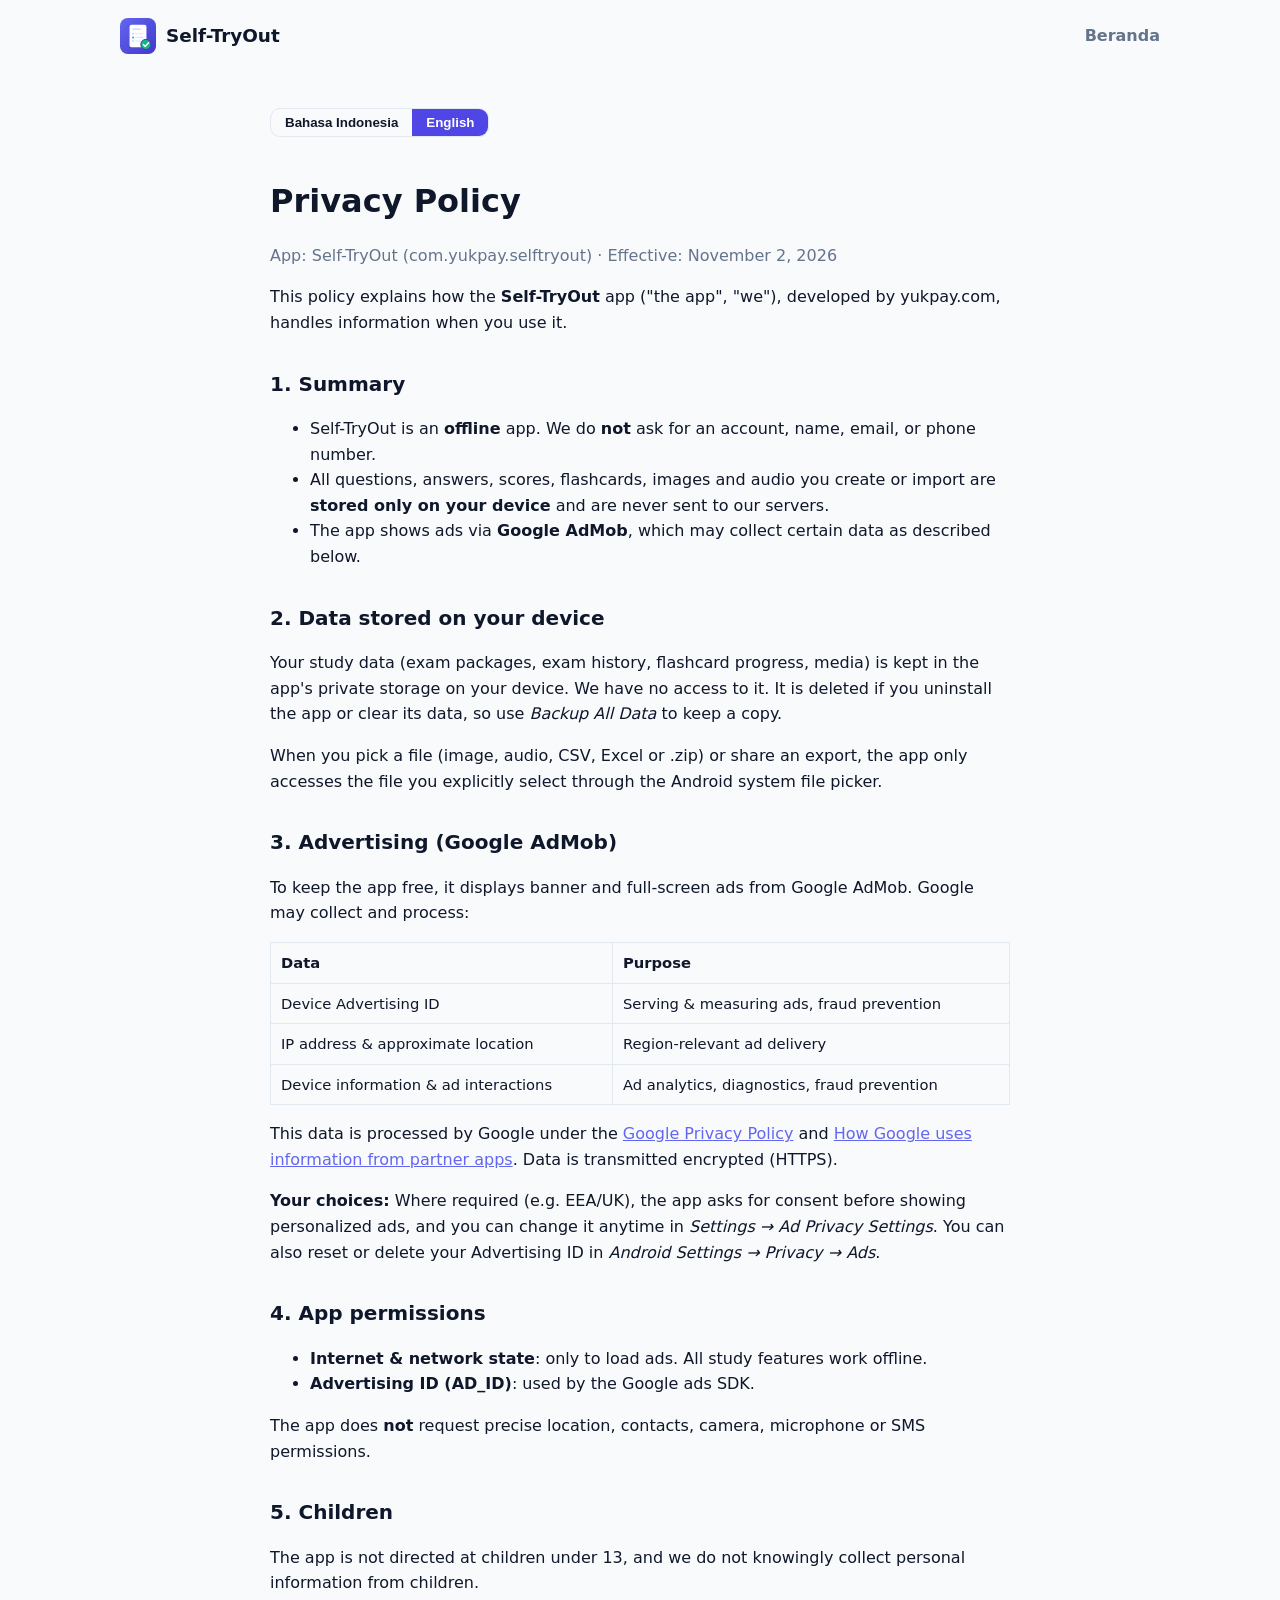
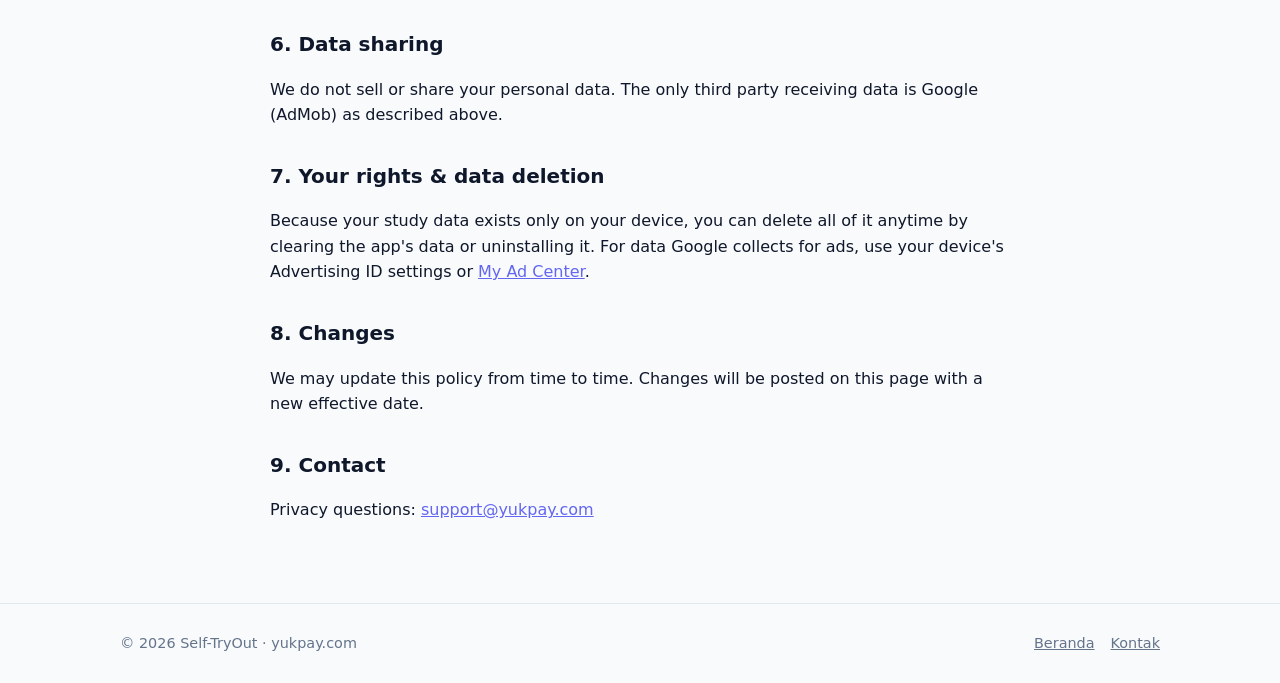
==== site/privacy.html @ 1395aa54 "updaate" ====
<!doctype html>
<html lang="id">
<head>
<meta charset="utf-8">
<meta name="viewport" content="width=device-width,initial-scale=1">
<title>Kebijakan Privasi / Privacy Policy — Self-TryOut</title>
<meta name="theme-color" content="#4F46E5">
<link rel="icon" href="assets/logo.svg" type="image/svg+xml">
<link rel="stylesheet" href="assets/style.css">
</head>
<body>
<header class="wrap">
  <nav>
    <a class="brand" href="./"><img src="assets/logo.svg" alt="">Self-TryOut</a>
    <div class="links"><a href="./">Beranda</a></div>
  </nav>
</header>

<main class="doc">
  <div class="lang" role="tablist">
    <button data-set="id" class="on">Bahasa Indonesia</button>
    <button data-set="en">English</button>
  </div>

  <!-- ========================= INDONESIAN ========================= -->
  <article data-l="id" class="on" lang="id">
    <h1>Kebijakan Privasi</h1>
    <p class="meta">Aplikasi: Self-TryOut (com.yukpay.selftryout) · Berlaku sejak: 2 November 2026</p>

    <p>Kebijakan ini menjelaskan bagaimana aplikasi <strong>Self-TryOut</strong> ("aplikasi", "kami"), yang dikembangkan oleh yukpay.com, menangani informasi saat kamu menggunakannya.</p>

    <h2>1. Ringkasan</h2>
    <ul>
      <li>Self-TryOut adalah aplikasi <strong>offline</strong>. Kami <strong>tidak</strong> meminta akun, nama, email, atau nomor telepon.</li>
      <li>Semua soal, jawaban, skor, flashcard, gambar, dan audio yang kamu buat atau impor <strong>hanya disimpan di perangkatmu</strong> dan tidak pernah dikirim ke server kami.</li>
      <li>Aplikasi menampilkan iklan melalui <strong>Google AdMob</strong>, yang dapat mengumpulkan data tertentu seperti dijelaskan di bawah.</li>
    </ul>

    <h2>2. Data yang tersimpan di perangkat</h2>
    <p>Data belajarmu (paket soal, riwayat ujian, progres flashcard, media) disimpan di penyimpanan khusus aplikasi di perangkatmu. Kami tidak memiliki akses ke data ini. Data akan terhapus jika kamu menghapus aplikasi atau membersihkan datanya, jadi gunakan fitur <em>Backup Semua Data</em> untuk menyimpan salinan.</p>
    <p>Saat kamu memilih file (gambar, audio, CSV, Excel, atau .zip) atau membagikan file ekspor, aplikasi hanya mengakses file yang kamu pilih secara langsung melalui pemilih file sistem Android.</p>

    <h2>3. Iklan (Google AdMob)</h2>
    <p>Untuk mendukung pengembangan secara gratis, aplikasi menampilkan iklan banner dan iklan layar penuh dari Google AdMob. Google dapat mengumpulkan dan memproses:</p>
    <table>
      <tr><th>Data</th><th>Tujuan</th></tr>
      <tr><td>ID Iklan perangkat (Advertising ID)</td><td>Menampilkan &amp; mengukur iklan, mencegah penipuan</td></tr>
      <tr><td>Alamat IP &amp; perkiraan lokasi</td><td>Penayangan iklan yang relevan per wilayah</td></tr>
      <tr><td>Informasi perangkat &amp; interaksi dengan iklan</td><td>Analitik iklan, diagnostik, pencegahan penipuan</td></tr>
    </table>
    <p>Data ini diproses oleh Google sesuai <a href="https://policies.google.com/privacy" target="_blank" rel="noopener">Kebijakan Privasi Google</a> dan <a href="https://policies.google.com/technologies/partner-sites" target="_blank" rel="noopener">cara Google menggunakan data dari aplikasi partner</a>. Data dikirim secara terenkripsi (HTTPS).</p>
    <p><strong>Pilihanmu:</strong> Di wilayah yang mewajibkannya (misalnya EEA/UK), aplikasi meminta persetujuan sebelum iklan dipersonalisasi, dan kamu dapat mengubahnya kapan saja di <em>Pengaturan → Pengaturan Privasi Iklan</em>. Kamu juga dapat mereset atau menghapus ID Iklan di <em>Pengaturan Android → Privasi → Iklan</em>.</p>

    <h2>4. Izin aplikasi</h2>
    <ul>
      <li><strong>Internet &amp; status jaringan</strong> — hanya untuk memuat iklan. Semua fitur belajar berjalan tanpa internet.</li>
      <li><strong>ID Iklan (AD_ID)</strong> — digunakan oleh SDK iklan Google.</li>
    </ul>
    <p>Aplikasi <strong>tidak</strong> meminta izin lokasi presisi, kontak, kamera, mikrofon, atau SMS.</p>

    <h2>5. Anak-anak</h2>
    <p>Aplikasi ini tidak ditujukan untuk anak di bawah 13 tahun dan kami tidak dengan sengaja mengumpulkan informasi pribadi dari anak-anak.</p>

    <h2>6. Berbagi data</h2>
    <p>Kami tidak menjual atau membagikan data pribadimu. Satu-satunya pihak ketiga yang menerima data adalah Google (AdMob) seperti dijelaskan di atas.</p>

    <h2>7. Hak &amp; penghapusan data</h2>
    <p>Karena data belajarmu hanya ada di perangkatmu, kamu dapat menghapus semuanya kapan saja dengan menghapus data aplikasi atau meng-uninstall aplikasi. Untuk data yang dikumpulkan Google untuk iklan, gunakan pengaturan ID Iklan di perangkat atau <a href="https://myadcenter.google.com" target="_blank" rel="noopener">My Ad Center</a>.</p>

    <h2>8. Perubahan kebijakan</h2>
    <p>Kami dapat memperbarui kebijakan ini sewaktu-waktu. Perubahan akan dipublikasikan di halaman ini dengan tanggal berlaku yang baru.</p>

    <h2>9. Kontak</h2>
    <p>Pertanyaan tentang privasi: <a href="mailto:support@yukpay.com">support@yukpay.com</a></p>
  </article>

  <!-- ========================= ENGLISH ========================= -->
  <article data-l="en" lang="en">
    <h1>Privacy Policy</h1>
    <p class="meta">App: Self-TryOut (com.yukpay.selftryout) · Effective: November 2, 2026</p>

    <p>This policy explains how the <strong>Self-TryOut</strong> app ("the app", "we"), developed by yukpay.com, handles information when you use it.</p>

    <h2>1. Summary</h2>
    <ul>
      <li>Self-TryOut is an <strong>offline</strong> app. We do <strong>not</strong> ask for an account, name, email, or phone number.</li>
      <li>All questions, answers, scores, flashcards, images and audio you create or import are <strong>stored only on your device</strong> and are never sent to our servers.</li>
      <li>The app shows ads via <strong>Google AdMob</strong>, which may collect certain data as described below.</li>
    </ul>

    <h2>2. Data stored on your device</h2>
    <p>Your study data (exam packages, exam history, flashcard progress, media) is kept in the app's private storage on your device. We have no access to it. It is deleted if you uninstall the app or clear its data, so use <em>Backup All Data</em> to keep a copy.</p>
    <p>When you pick a file (image, audio, CSV, Excel or .zip) or share an export, the app only accesses the file you explicitly select through the Android system file picker.</p>

    <h2>3. Advertising (Google AdMob)</h2>
    <p>To keep the app free, it displays banner and full-screen ads from Google AdMob. Google may collect and process:</p>
    <table>
      <tr><th>Data</th><th>Purpose</th></tr>
      <tr><td>Device Advertising ID</td><td>Serving &amp; measuring ads, fraud prevention</td></tr>
      <tr><td>IP address &amp; approximate location</td><td>Region-relevant ad delivery</td></tr>
      <tr><td>Device information &amp; ad interactions</td><td>Ad analytics, diagnostics, fraud prevention</td></tr>
    </table>
    <p>This data is processed by Google under the <a href="https://policies.google.com/privacy" target="_blank" rel="noopener">Google Privacy Policy</a> and <a href="https://policies.google.com/technologies/partner-sites" target="_blank" rel="noopener">How Google uses information from partner apps</a>. Data is transmitted encrypted (HTTPS).</p>
    <p><strong>Your choices:</strong> Where required (e.g. EEA/UK), the app asks for consent before showing personalized ads, and you can change it anytime in <em>Settings → Ad Privacy Settings</em>. You can also reset or delete your Advertising ID in <em>Android Settings → Privacy → Ads</em>.</p>

    <h2>4. App permissions</h2>
    <ul>
      <li><strong>Internet &amp; network state</strong>: only to load ads. All study features work offline.</li>
      <li><strong>Advertising ID (AD_ID)</strong>: used by the Google ads SDK.</li>
    </ul>
    <p>The app does <strong>not</strong> request precise location, contacts, camera, microphone or SMS permissions.</p>

    <h2>5. Children</h2>
    <p>The app is not directed at children under 13, and we do not knowingly collect personal information from children.</p>

    <h2>6. Data sharing</h2>
    <p>We do not sell or share your personal data. The only third party receiving data is Google (AdMob) as described above.</p>

    <h2>7. Your rights &amp; data deletion</h2>
    <p>Because your study data exists only on your device, you can delete all of it anytime by clearing the app's data or uninstalling it. For data Google collects for ads, use your device's Advertising ID settings or <a href="https://myadcenter.google.com" target="_blank" rel="noopener">My Ad Center</a>.</p>

    <h2>8. Changes</h2>
    <p>We may update this policy from time to time. Changes will be posted on this page with a new effective date.</p>

    <h2>9. Contact</h2>
    <p>Privacy questions: <a href="mailto:support@yukpay.com">support@yukpay.com</a></p>
  </article>
</main>

<footer>
  <div class="wrap">
    <span>© 2026 Self-TryOut · yukpay.com</span>
    <span><a href="./">Beranda</a><a href="mailto:support@yukpay.com">Kontak</a></span>
  </div>
</footer>
<script>
  const pick = l => {
    document.querySelectorAll('[data-l]').forEach(e => e.classList.toggle('on', e.dataset.l === l));
    document.querySelectorAll('[data-set]').forEach(b => b.classList.toggle('on', b.dataset.set === l));
    document.documentElement.lang = l;
  };
  document.querySelectorAll('[data-set]').forEach(b => b.onclick = () => { pick(b.dataset.set); history.replaceState(null, '', '#' + b.dataset.set); });
  const h = location.hash.slice(1);
  pick(h === 'en' || h === 'id' ? h : ((navigator.language || '').startsWith('id') ? 'id' : 'en'));
</script>
</body>
</html>
---- site/assets/style.css ----
:root{--p:#4F46E5;--p2:#6366F1;--bg:#F8FAFC;--card:#fff;--tx:#0F172A;--mut:#64748B;--bd:#E2E8F0;--ok:#10B981}
@media (prefers-color-scheme:dark){:root{--bg:#0F172A;--card:#1E293B;--tx:#F1F5F9;--mut:#94A3B8;--bd:#334155}}
*{box-sizing:border-box}
body{margin:0;font-family:Inter,system-ui,-apple-system,"Segoe UI",Roboto,sans-serif;background:var(--bg);color:var(--tx);line-height:1.6}
a{color:var(--p2)}
.wrap{max-width:1080px;margin:0 auto;padding:0 20px}
nav{display:flex;align-items:center;justify-content:space-between;padding:18px 0}
.brand{display:flex;align-items:center;gap:10px;font-weight:800;font-size:1.15rem;color:var(--tx);text-decoration:none}
.brand img{width:36px;height:36px}
nav .links a{margin-left:18px;color:var(--mut);text-decoration:none;font-weight:600}
.hero{display:grid;grid-template-columns:1.1fr .9fr;gap:40px;align-items:center;padding:48px 0 64px}
.hero h1{font-size:clamp(2rem,4.5vw,3.2rem);line-height:1.15;margin:0 0 16px}
.hero h1 span{background:linear-gradient(90deg,var(--p),var(--ok));-webkit-background-clip:text;background-clip:text;color:transparent}
.hero p{color:var(--mut);font-size:1.1rem;margin:0 0 28px}
.btn{display:inline-flex;align-items:center;gap:10px;background:var(--tx);color:var(--bg);padding:12px 22px;border-radius:12px;text-decoration:none;font-weight:700}
.btn.alt{background:transparent;color:var(--tx);border:1px solid var(--bd);margin-left:10px}
.hero .art{display:flex;justify-content:center}
.hero .art img{width:min(340px,80%);filter:drop-shadow(0 30px 50px rgba(79,70,229,.35))}
.grid{display:grid;grid-template-columns:repeat(auto-fit,minmax(240px,1fr));gap:18px;padding-bottom:64px}
.card{background:var(--card);border:1px solid var(--bd);border-radius:18px;padding:22px}
.card .ic{font-size:1.6rem}
.card h3{margin:8px 0 6px;font-size:1.05rem}
.card p{margin:0;color:var(--mut);font-size:.95rem}
h2.sec{text-align:center;font-size:1.8rem;margin:0 0 28px}
footer{border-top:1px solid var(--bd);padding:28px 0;color:var(--mut);font-size:.9rem}
footer .wrap{display:flex;justify-content:space-between;flex-wrap:wrap;gap:12px}
footer a{color:var(--mut);margin-left:16px}
.doc{max-width:780px;margin:0 auto;padding:24px 20px 64px}
.doc h1{font-size:2rem;margin-bottom:4px}
.doc h2{margin-top:32px;font-size:1.25rem}
.doc .meta{color:var(--mut)}
.doc table{width:100%;border-collapse:collapse;font-size:.92rem}
.doc th,.doc td{border:1px solid var(--bd);padding:8px 10px;text-align:left;vertical-align:top}
.lang{display:inline-flex;border:1px solid var(--bd);border-radius:10px;overflow:hidden;margin:12px 0}
.lang button{border:0;background:transparent;color:var(--tx);padding:6px 14px;font-weight:700;cursor:pointer}
.lang button.on{background:var(--p);color:#fff}
[data-l]{display:none}[data-l].on{display:block}
@media (max-width:760px){.hero{grid-template-columns:1fr;text-align:center}.hero .art{order:-1}.btn.alt{margin:10px 0 0}nav .links a{margin-left:12px}}
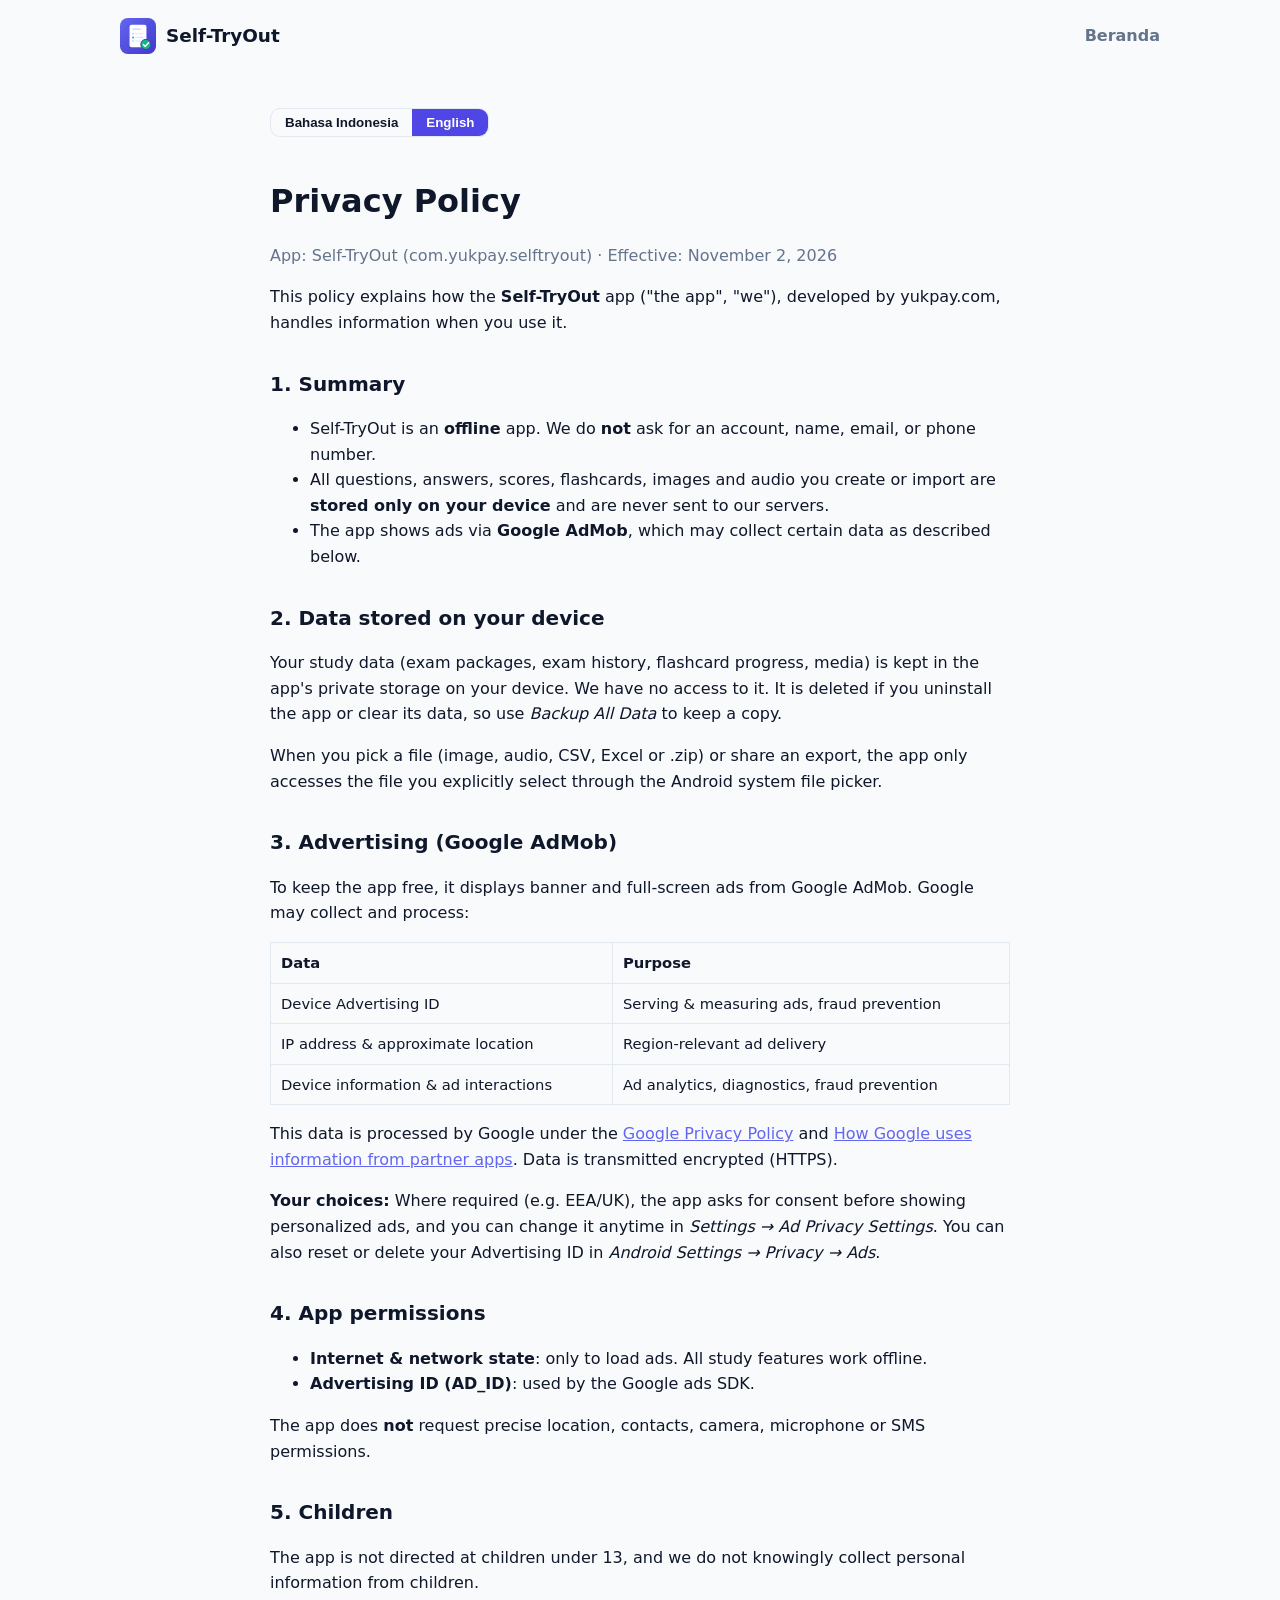
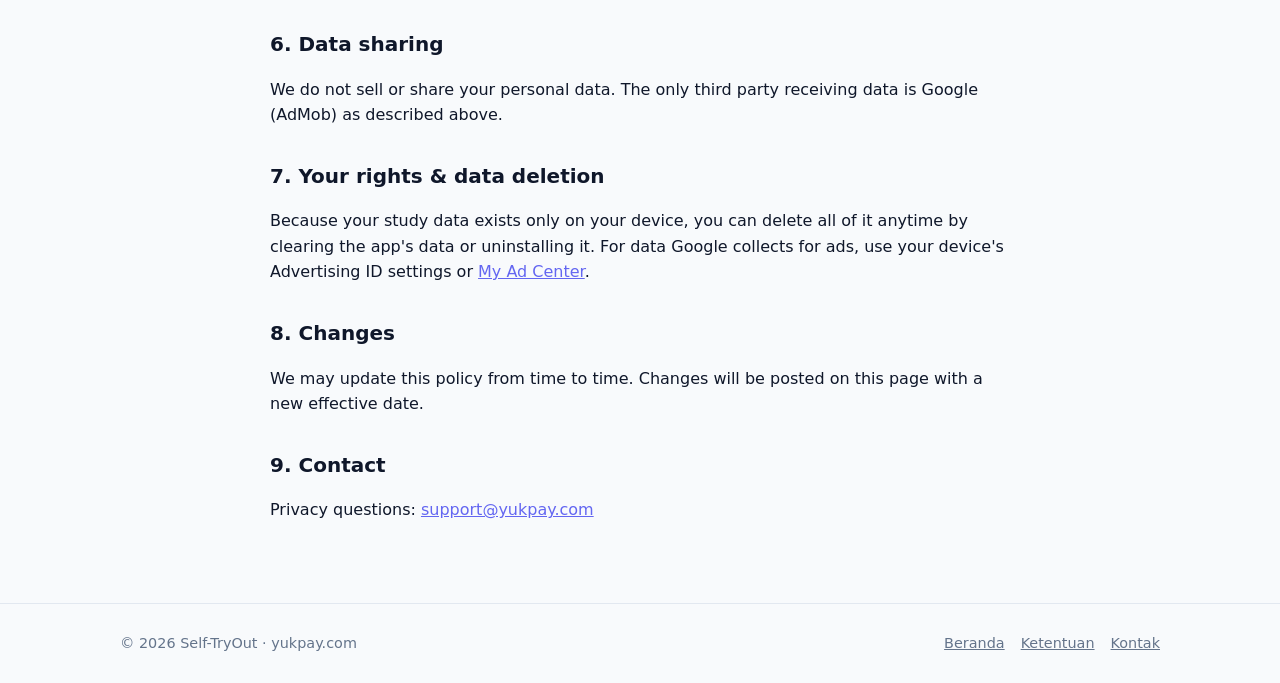
==== commit 96af6109: "Add Terms of Service page and footer links" ====
--- a/site/privacy.html
+++ b/site/privacy.html
@@ -130,7 +130,7 @@
 <footer>
   <div class="wrap">
     <span>© 2026 Self-TryOut · yukpay.com</span>
-    <span><a href="./">Beranda</a><a href="mailto:support@yukpay.com">Kontak</a></span>
+    <span><a href="./">Beranda</a><a href="terms.html">Ketentuan</a><a href="mailto:support@yukpay.com">Kontak</a></span>
   </div>
 </footer>
 <script>
